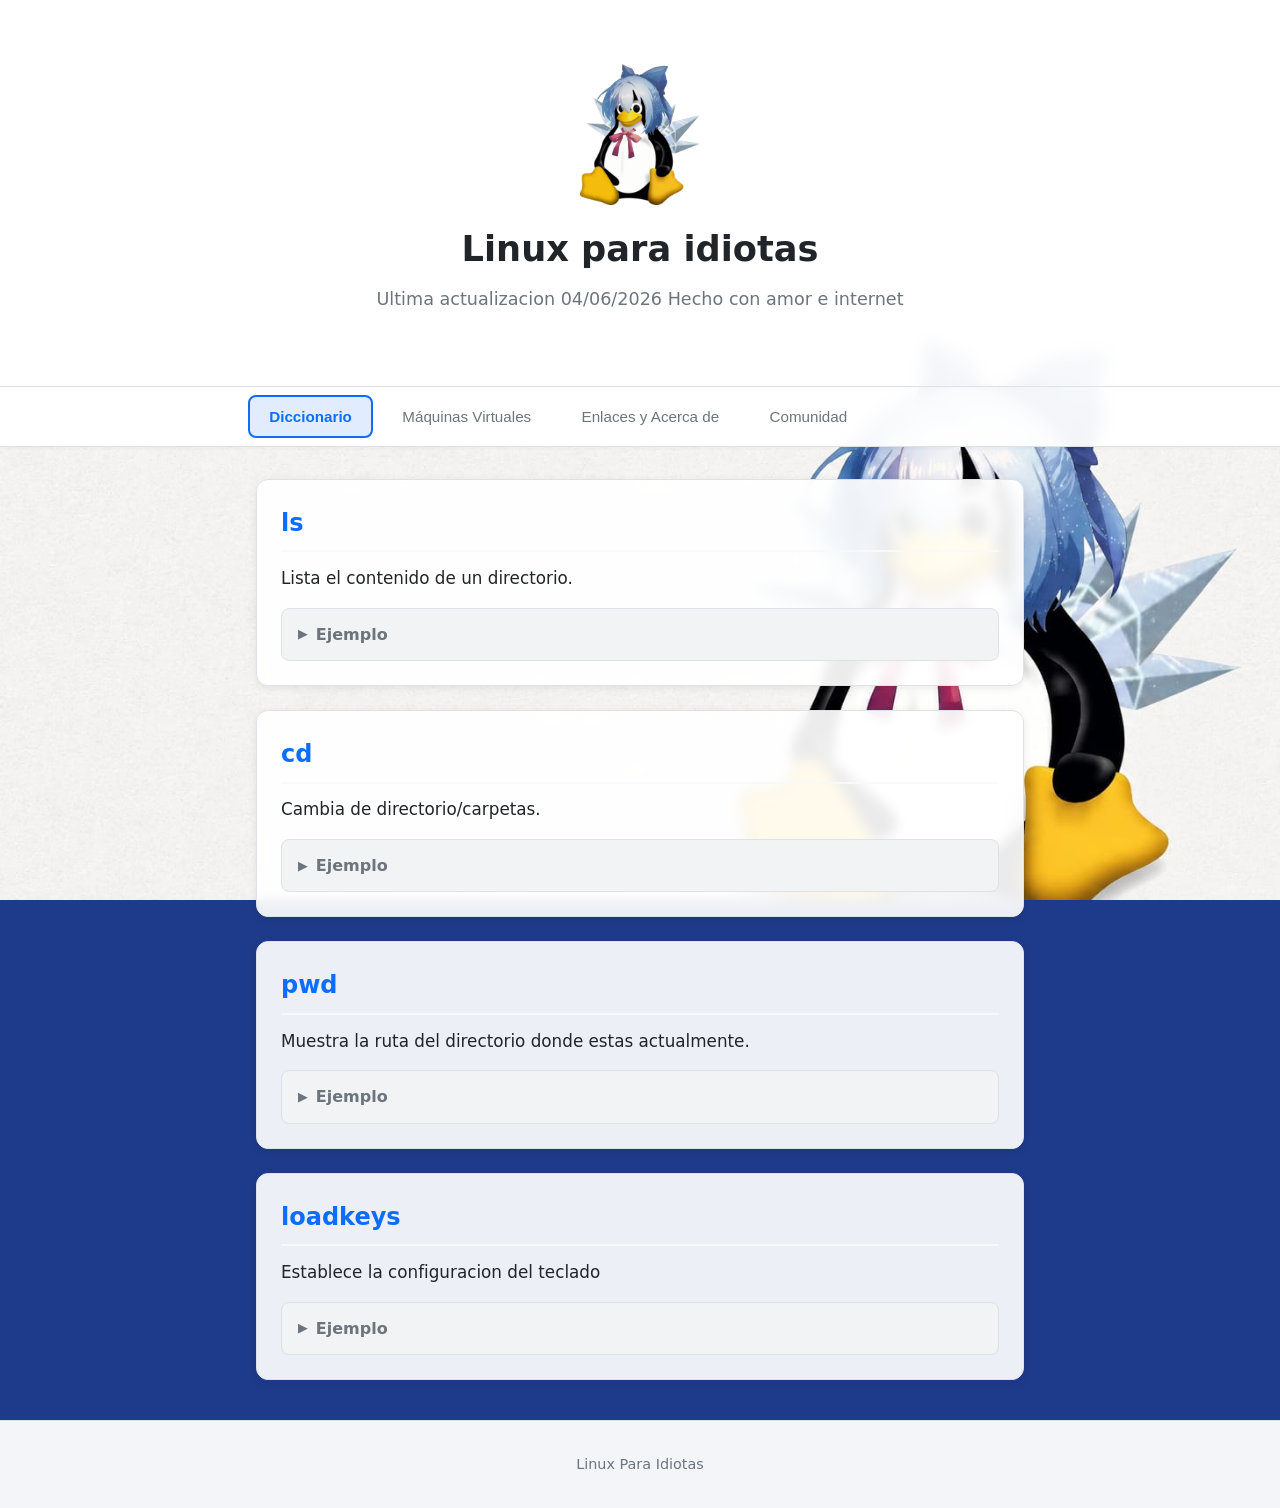
==== index.html @ 158bb80f "LogoBaka" ====
<!DOCTYPE html>
<html lang="es">
<head>
    <meta charset="UTF-8">
    <meta name="viewport" content="width=device-width, initial-scale=1.0">
    <title>Linux para idiotas</title>
        <!-- Favicon: El icono en la pestaña del navegador -->
    <link rel="icon" type="image/png" href="img/logobaka.png">
    <link rel="stylesheet" href="style.css">
</head>

<body>

    <!-- ========================================== -->
    <!-- CABECERA CON LOGO Y TÍTULO -->
    <!-- ========================================== -->
    <header class="hero">
        <div class="container">
            <img src="img/logobaka.png" alt="Kana" class="hero-image">
            <h1>Linux para idiotas</h1>
            <p class="subtitle">Ultima actualizacion 04/06/2026 Hecho con amor e internet</p>
        </div>
    </header>

    <!-- ========================================== -->
    <!-- BARRA DE NAVEGACIÓN (PESTAÑAS) -->
    <!-- ========================================== -->
    <nav class="tabs-nav">
        <div class="container tabs-container">
            <!-- Botones de las pestañas: data-tab indica qué sección mostrar -->
            <button class="tab-btn active" data-tab="diccionario">Diccionario</button>
            <button class="tab-btn" data-tab="vm">Máquinas Virtuales</button>
            <button class="tab-btn" data-tab="enlaces">Enlaces y Acerca de</button>
            <button class="tab-btn" data-tab="comunidad">Comunidad</button>
        </div>
    </nav>

    <!-- ========================================== -->
    <!-- CONTENIDO DE LAS PESTAÑAS -->
    <!-- ========================================== -->
    <main class="container">
        
        <!-- PESTAÑA 1: DICCIONARIO (activa por defecto) -->
        <section id="diccionario" class="tab-content active">
            <!-- Aquí va tu diccionario existente -->
            <section id="lista-terminos">
                
                <!-- TÉRMINO 1: ls -->
                <article class="termino">
                    <h2>ls</h2>
                    <p class="definicion">Lista el contenido de un directorio.</p>
                    <details>
                        <summary>Ejemplo</summary>
                        <div class="codigo"><code>ls -la</code></div>
                    </details>
                </article>

                <!-- TÉRMINO 2: cd -->
                <article class="termino">
                    <h2>cd</h2>
                    <p class="definicion">Cambia de directorio/carpetas.</p>
                    <details>
                        <summary>Ejemplo</summary>
                        <div class="codigo"><code>cd Documentos</code></div>
                    </details>
                </article>
                
                <!-- Término 3: pwd -->
                <article class="termino">
                    <h2>pwd</h2>
                    <p class="definicion" > Muestra la ruta del directorio donde estas actualmente.</p>
                    <details>
                <summary>Ejemplo</summary>
                        <div class="codigo"><code>pwd/home/usuario/Documentos</code></div>
                    </details>
                  </article>

                <!-- Termino 4: loadkeys  -->
                 <article class="termino">
                  <h2>loadkeys</h2>
                  <p class="definicion"> Establece la configuracion del teclado</p>
                <details>
                  <summary>Ejemplo</summary>
                  <div class="codigo"><code>loadkeys la-latin1</code></div>
                </details> 
                </article>
              
            </section>
        </section>

        
        <!-- PESTAÑA 2: MÁQUINAS VIRTUALES -->
<section id="vm" class="tab-content">
  <div class="vm-wrapper">
    
    <!-- NAVEGACIÓN INTERNA (SUB-PESTAÑAS) -->
    <nav class="vm-nav">
      <button class="vm-btn active" data-vm="virtualbox"> VirtualBox</button>
      <button class="vm-btn" data-vm="vmware"> VMware</button>
      <button class="vm-btn" data-vm="proxmox"> Proxmox</button>
      <button class="vm-btn" data-vm="azure">️ Azure</button>
    </nav>

    <!-- CONTENIDO: VIRTUALBOX (Activo por defecto) -->
    <div id="virtualbox" class="vm-content active">
      <h2> Oracle VirtualBox</h2>
      <p class="vm-intro">
        VirtualBox es un software de virtualización multiplataforma. 
        Te permite crear "computadoras dentro de tu computadora" para probar Linux sin riesgos.
      </p>
        <div class="paso">
  <!-- 1. TÍTULO DEL PASO -->
  <h4>Requisitos minimos para correr VirtualBox</h4>
   <!-- 3. LISTA (opcional detalles o requisitos) -->
  <ul>
    <li>Requiere Windows 10/11, macOS 12+ o Ubuntu 22.04+ 
      (¿no sabes las caracteristicas de tu pc? presiona las teclas windows + pausa y averigualo!)</li>
    <li>Mínimo 4 GB de RAM libres</li>
    <li>Virtualización activada en la BIOS
      (Este paso es fundamental para que VirtualBox funcione correctamente. Si no sabes cómo, puedes verificarlo en el administrador de tareas.)
    </li>
    <li>Espacio en disco suficiente (minimo 20 GB)</li>
  </ul>
 </p> 
</div>

   <div class="paso">
  <!-- 1. TÍTULO DEL PASO -->
  <h4>Descargar e instalar VirtualBox</h4>
  
  <!-- 2. EXPLICACIÓN -->
  <p>
    Ve al sitio oficial de VirtualBox o da click al enlace de abajo y descarga la versión para tu sistema operativo. 
    También instala el extension pack ya que será necesario más adelante.
  </p>
  
  <!-- ENLACE EN SU PROPIO PÁRRAFO -->
  <p>
     <a href="https://www.virtualbox.org/" target="_blank">Ir a la página de descarga oficial</a>
  </p>

  <!-- TUS 3 IMÁGENES -->
  <img src="img/vm/pasod1.png" alt="Paso 1: Descarga del sitio oficial" class="vm-img">
  <img src="img/vm/pasod2.png" alt="Paso 1: Instalación y siguiente" class="vm-img">
  <img src="img/vm/pasod3.png" alt="Paso 1: Finalizar instalación" class="vm-img">
    
  <!-- 5. PIE DE FOTO (opcional pero recomendado para tutoriales) -->
  <p class="img-caption">.</p>

  <!-- 6. NOTA O CONSEJO -->
  <div class="vm-note">
    💡 <strong>Consejo:</strong> Marca la casilla "Create desktop shortcut" durante la instalación para acceder rápido.
  </div>
</div>

      <!-- TUTORIAL 1: LINUX MINT -->
      <h3>🎓 Tutorial 1: Instalar Linux en VirtualBox</h3>
      
      <!-- PASO 1 -->
      <div class="paso">
        <h4>Paso 1: Descargar e instalar VirtualBox</h4>
        <p>Ve al sitio oficial y descarga la versión para tu sistema operativo.</p>
        <!-- REEMPLAZA "img/vm/paso1.png" con tu imagen real -->
        <img src="img/vm/paso1.png" alt="Captura de descarga de VirtualBox" class="vm-img">
      </div>

      <!-- PASO 2 -->
      <div class="paso">
        <h4>Paso 2: Crear la máquina virtual</h4>
        <p>Abre VirtualBox → "Nueva" → Nombre: Linux Mint → Tipo: Linux → Versión: Ubuntu (64-bit).</p>
        <img src="img/vm/paso2.png" alt="Configuración de nueva VM" class="vm-img">
      </div>

      <!-- PASO 3 -->
      <div class="paso">
        <h4>Paso 3: Asignar memoria y disco</h4>
        <p>Recomendado: 4GB RAM mínimo, 25GB de disco duro dinámico.</p>
        <img src="img/vm/paso3.png" alt="Asignación de recursos" class="vm-img">
      </div>

      <!-- ✏️ PARA AÑADIR MÁS PASOS: COPIA UN BLOQUE <div class="paso"> Y PÉGALO AQUÍ -->
      
      <p class="vm-note">💡 <strong>Tip:</strong> Recuerda activar la virtualización (VT-x/AMD-V) en la BIOS de tu PC.</p>
    </div>

    <!-- CONTENIDO: VMWARE (Vacío, listo para que lo llenes después) -->
    <div id="vmware" class="vm-content">
      <h2>🔷 VMware Workstation Player</h2>
      <p><em>Contenido en construcción. Aquí irá la guía paso a paso.</em></p>
    </div>

    <!-- CONTENIDO: PROXMOX -->
    <div id="proxmox" class="vm-content">
      <h2>🐧 Proxmox VE</h2>
      <p><em>Contenido en construcción. Servidores virtualizados y contenedores.</em></p>
    </div>

    <!-- CONTENIDO: AZURE -->
    <div id="azure" class="vm-content">
      <h2>☁️ Azure Virtual Machines</h2>
      <p><em>Contenido en construcción. Máquinas virtuales en la nube de Microsoft.</em></p>
    </div>

  </div>
</section>
        <!-- PESTAÑA 4: COMUNIDAD -->
        <section id="comunidad" class="tab-content">
          <section class="termino">
            <div class="tab-placeholder">
                <h2>Comunidad</h2>
                <p><em>Discord oficial de Linux Para Idiotas.</em></p>
                  <a href="https://discord.gg/ZTKEVdMW" target="_blank">Únete a nuestro Discord</a>
                  <img src="img/kana.png" alt="Discord" class="vm-img" style="width: 150px; margin-top: 20px;">
                <!-- ✏️ BORRA lo de arriba y añade tu contenido aquí -->
            </div>
            </section>
        </section>

    </main>
    

    <!-- ========================================== -->
    <!-- PIE DE PÁGINA -->
    <!-- ========================================== -->
    <footer>
        <p>Linux Para Idiotas</p>
    </footer>

    <!-- JavaScript para las pestañas -->
    <script src="script.js" defer></script>
</body>
</html>
---- style.css ----
/* =========================================
   1. VARIABLES DE COLOR
   ========================================= */
:root {
    --fondo: #f8f9fa;
    --tarjeta: #ffffff;
    --texto: #212529;
    --texto-suave: #6c757d;
    --primario: #0d6efd;
    --primario-hover: #0b5ed7;
    --borde: #dee2e6;
    --codigo-fondo: #f1f3f5;
    --codigo-texto: #d63384;
    --sombra: 0 2px 8px rgba(0,0,0,0.08);
    --radio: 12px;
}

/* =========================================
   2. RESET Y BASE (FONDO OPTIMIZADO)
   ========================================= */
* {
    margin: 0;
    padding: 0;
    box-sizing: border-box;
}

body {
    font-family: 'Segoe UI', system-ui, -apple-system, sans-serif;
    color: var(--texto);
    line-height: 1.6;
    min-height: 100vh;
    display: flex;
    flex-direction: column;
    
    /* Fondo con imagen sin overlay */
    background: url('img/cirnofondo2.png') center/cover no-repeat fixed #1e3a8a;
}

/* =========================================
   3. CABECERA Y PIE DE PÁGINA
   ========================================= */
.hero, footer {
    background: rgba(255, 255, 255, 0.95); /* Semi-transparente para legibilidad */
    backdrop-filter: blur(8px); /* Efecto vidrio sutil */
}

.hero {
    text-align: center;
    padding: 3rem 1rem 2rem;
    border-bottom: 1px solid var(--borde);
}

.hero-image {
    width: 120px;
    height: auto;
    margin: 0 auto 1rem;
    display: block;
}

.hero h1 { font-size: 2.2rem; margin-bottom: 0.5rem; }
.hero .subtitle {
    color: var(--texto-suave);
    font-size: 1.1rem;
    max-width: 600px;
    margin: 0 auto 1.5rem;
}

footer {
    text-align: center;
    padding: 2rem 1rem;
    color: var(--texto-suave);
    font-size: 0.9rem;
    border-top: 1px solid var(--borde);
    margin-top: auto; /* Empuja el footer al final si hay poco contenido */
}

/* =========================================
   4. CONTENEDOR Y BUSCADOR
   ========================================= */
.container {
    flex: 1;
    max-width: 800px;
    margin: 0 auto;
    padding: 1rem;
    width: 100%;
}

.search-section {
    padding: 1.5rem 1rem;
    display: flex;
    justify-content: center;
}

#buscador {
    width: 100%;
    max-width: 600px;
    padding: 0.9rem 1.2rem;
    font-size: 1rem;
    border: 2px solid var(--borde);
    border-radius: 50px;
    background: var(--tarjeta);
    color: var(--texto);
    outline: none;
    transition: all 0.3s ease;
}

#buscador:focus {
    border-color: var(--primario);
    box-shadow: 0 0 0 4px rgba(13, 110, 253, 0.15);
}

#buscador::placeholder { color: var(--texto-suave); }

/* =========================================
   5. NAVEGACIÓN (PESTAÑAS PRINCIPALES)
   ========================================= */
.tabs-nav {
    background: rgba(255, 255, 255, 0.95);
    backdrop-filter: blur(8px);
    border-bottom: 1px solid var(--borde);
    padding: 0.5rem 0;
    position: sticky;
    top: 0;
    z-index: 100;
    box-shadow: 0 2px 4px rgba(0,0,0,0.03);
}

.tabs-container {
    display: flex;
    gap: 0.5rem;
    overflow-x: auto;
    padding: 0 0.5rem;
    scrollbar-width: none;
}
.tabs-container::-webkit-scrollbar { display: none; }

.tab-btn {
    flex: 0 0 auto;
    padding: 0.7rem 1.2rem;
    font-size: 0.95rem;
    font-weight: 500;
    color: var(--texto-suave);
    background: transparent;
    border: 2px solid transparent;
    border-radius: 8px;
    cursor: pointer;
    transition: all 0.2s ease;
    white-space: nowrap;
}

.tab-btn:hover { color: var(--primario); background: rgba(13, 110, 253, 0.08); }
.tab-btn.active {
    color: var(--primario);
    background: rgba(13, 110, 253, 0.12);
    border-color: var(--primario);
    font-weight: 600;
}

/* =========================================
   6. CONTENIDO DE PESTAÑAS Y ANIMACIONES
   ========================================= */
.tab-content, .vm-content {
    display: none;
    animation: fadeIn 0.3s ease;
}
.tab-content.active, .vm-content.active { display: block; }

@keyframes fadeIn {
    from { opacity: 0; transform: translateY(10px); }
    to { opacity: 1; transform: translateY(0); }
}

#diccionario { padding-top: 1rem; }

.tab-placeholder {
    text-align: center;
    padding: 3rem 1rem;
    color: var(--texto-suave);
}
.tab-placeholder h2 { color: var(--texto); margin-bottom: 1rem; }
.tab-placeholder em { font-style: normal; opacity: 0.8; }

/* =========================================
   7. TARJETAS Y TUTORIALES
   ========================================= */
.termino, .paso {
    background: rgba(255, 255, 255, 0.92);
    backdrop-filter: blur(6px);
    border: 1px solid var(--borde);
    border-radius: var(--radio);
    padding: 1.5rem;
    margin-bottom: 1.5rem;
    box-shadow: var(--sombra);
    transition: transform 0.2s ease, box-shadow 0.2s ease;
}

.termino:hover, .paso:hover {
    transform: translateY(-3px);
    box-shadow: 0 6px 16px rgba(0,0,0,0.1);
}

.termino h2 {
    font-size: 1.5rem;
    color: var(--primario);
    margin-bottom: 0.8rem;
    padding-bottom: 0.5rem;
    border-bottom: 2px solid var(--fondo);
}

.definicion { font-size: 1.05rem; margin-bottom: 1rem; }

/* Sub-pestañas VM */
.vm-wrapper { padding: 1rem 0; }
.vm-nav {
    display: flex;
    gap: 0.5rem;
    margin-bottom: 1.5rem;
    border-bottom: 2px solid var(--borde);
    padding-bottom: 0.5rem;
    flex-wrap: wrap;
}

.vm-btn {
    padding: 0.6rem 1rem;
    font-size: 0.9rem;
    background: transparent;
    border: none;
    border-bottom: 3px solid transparent;
    color: var(--texto-suave);
    cursor: pointer;
    transition: all 0.2s;
    font-weight: 500;
}
.vm-btn:hover { color: var(--primario); }
.vm-btn.active {
    color: var(--primario);
    border-bottom-color: var(--primario);
    font-weight: 600;
}

.vm-intro {
    font-size: 1.1rem;
    margin-bottom: 1.5rem;
    padding: 1rem;
    background: var(--codigo-fondo);
    border-left: 4px solid var(--primario);
    border-radius: 0 8px 8px 0;
}

.paso h4 { color: var(--primario); margin-bottom: 0.8rem; font-size: 1.1rem; }
.paso p { margin-bottom: 1rem; line-height: 1.7; }

.vm-img {
    width: 100%;
    max-width: 700px;
    height: auto;
    border-radius: 8px;
    border: 1px solid var(--borde);
    box-shadow: 0 4px 12px rgba(0,0,0,0.08);
    display: block;
    margin: 0 auto 1rem;
}

.vm-note {
    margin-top: 2rem;
    padding: 1rem;
    background: #e7f3ff;
    border-radius: 8px;
    color: #0550ae;
}

/* =========================================
   8. CÓDIGO Y EJEMPLOS
   ========================================= */
details {
    background: var(--codigo-fondo);
    border-radius: 8px;
    border: 1px solid var(--borde);
    overflow: hidden;
}

summary {
    padding: 0.8rem 1rem;
    cursor: pointer;
    font-weight: 600;
    color: var(--texto-suave);
    list-style: none;
    display: flex;
    align-items: center;
    gap: 0.5rem;
}
summary::-webkit-details-marker { display: none; }
summary::before {
    content: "▶";
    font-size: 0.8rem;
    transition: transform 0.2s;
}
details[open] summary::before { transform: rotate(90deg); }

.codigo {
    padding: 1rem;
    font-family: 'Consolas', 'Monaco', monospace;
    font-size: 0.95rem;
    color: var(--texto);
    background: #ffffff;
    border-top: 1px solid var(--borde);
    white-space: pre-wrap;
}

code {
    background: var(--codigo-fondo);
    padding: 0.2em 0.4em;
    border-radius: 4px;
    color: var(--codigo-texto);
    font-weight: 600;
    font-family: inherit;
}

/* =========================================
   9. RESPONSIVE (UNIFICADO)
   ========================================= */
@media (max-width: 600px) {
    .hero h1 { font-size: 1.6rem; }
    .hero-image { width: 100px; }
    #buscador { font-size: 16px; }
    .termino, .paso { padding: 1.2rem; }
    
    .tab-btn, .vm-btn { padding: 0.5rem 0.8rem; font-size: 0.85rem; }
    .tabs-container { justify-content: flex-start; }
    
    body { background-attachment: scroll; } /* Mejor rendimiento en móviles */
}
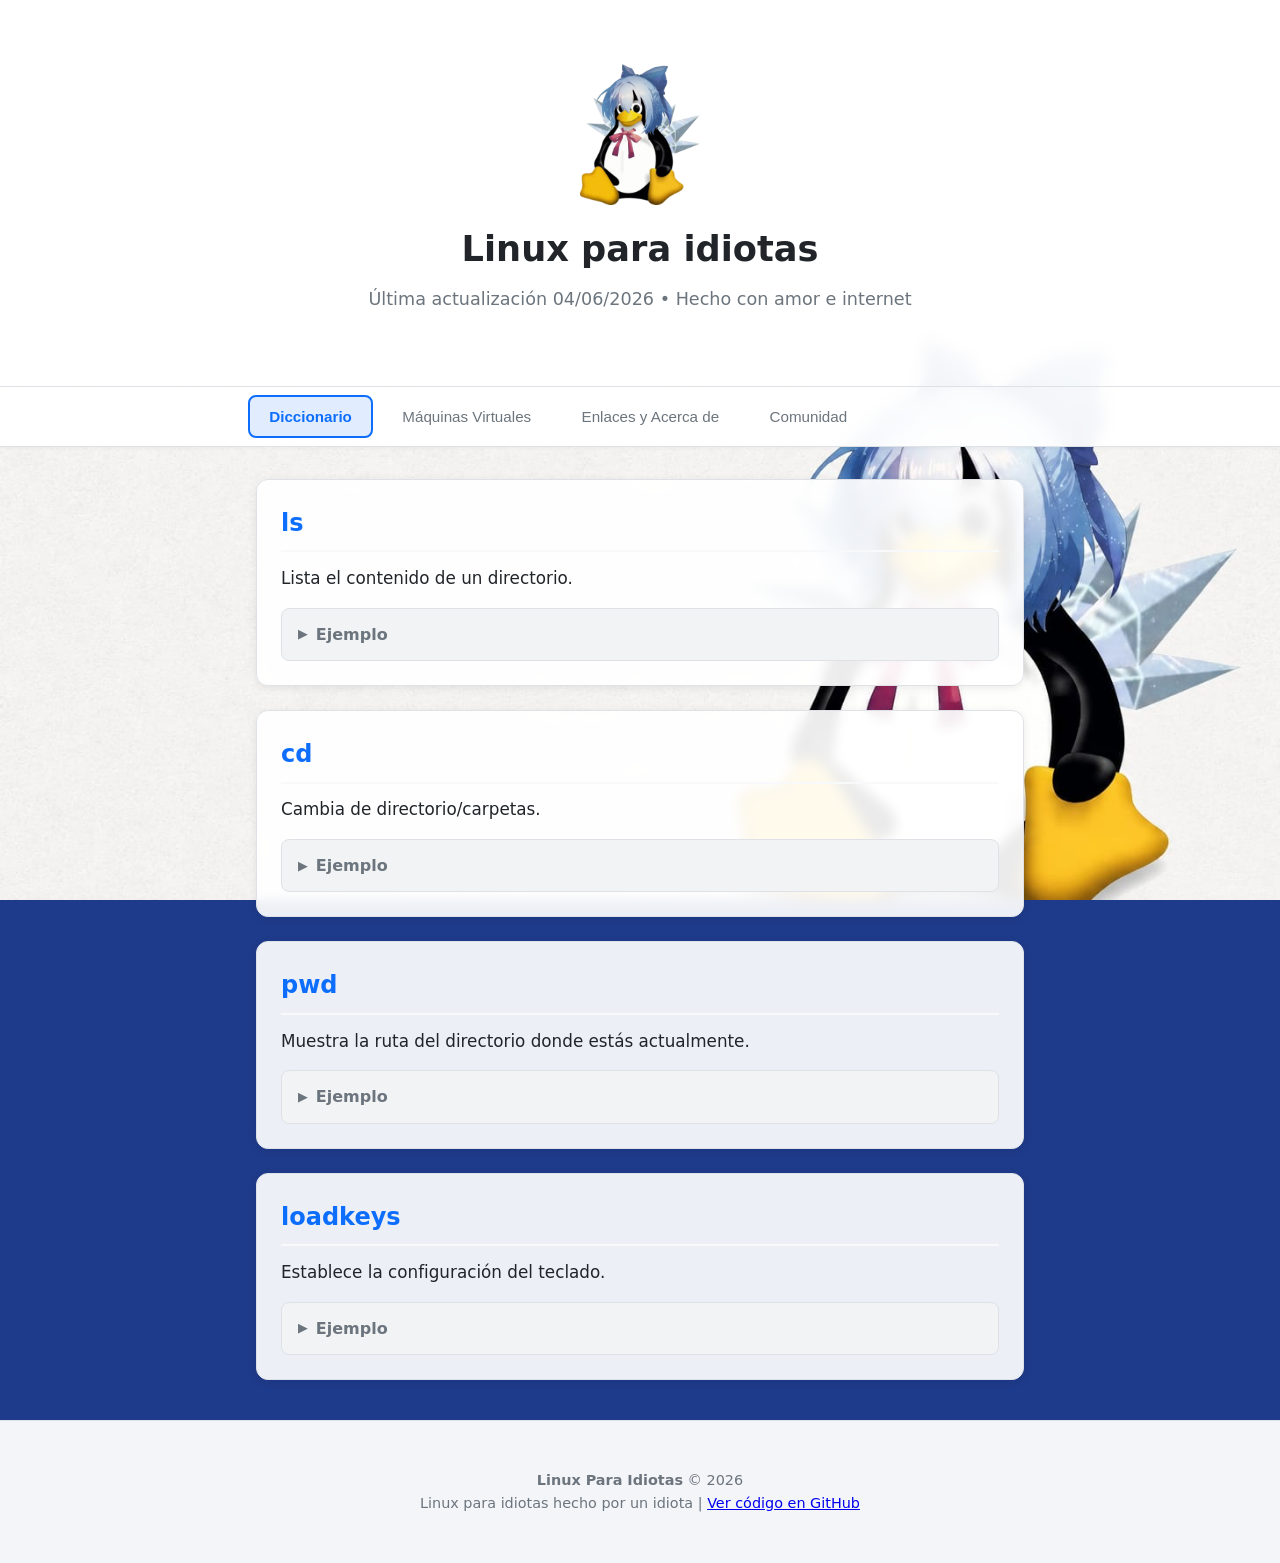
==== commit fb857b76: "nuevo index" ====
--- a/index.html
+++ b/index.html
@@ -4,30 +4,24 @@
     <meta charset="UTF-8">
     <meta name="viewport" content="width=device-width, initial-scale=1.0">
     <title>Linux para idiotas</title>
-        <!-- Favicon: El icono en la pestaña del navegador -->
     <link rel="icon" type="image/png" href="img/logobaka.png">
     <link rel="stylesheet" href="style.css">
 </head>
 
 <body>
 
-    <!-- ========================================== -->
-    <!-- CABECERA CON LOGO Y TÍTULO -->
-    <!-- ========================================== -->
+    <!-- CABECERA -->
     <header class="hero">
         <div class="container">
-            <img src="img/logobaka.png" alt="Kana" class="hero-image">
+            <img src="img/logobaka.png" alt="Logo" class="hero-image">
             <h1>Linux para idiotas</h1>
-            <p class="subtitle">Ultima actualizacion 04/06/2026 Hecho con amor e internet</p>
+            <p class="subtitle">Última actualización 04/06/2026 • Hecho con amor e internet</p>
         </div>
     </header>
 
-    <!-- ========================================== -->
-    <!-- BARRA DE NAVEGACIÓN (PESTAÑAS) -->
-    <!-- ========================================== -->
+    <!-- NAVEGACIÓN PRINCIPAL -->
     <nav class="tabs-nav">
         <div class="container tabs-container">
-            <!-- Botones de las pestañas: data-tab indica qué sección mostrar -->
             <button class="tab-btn active" data-tab="diccionario">Diccionario</button>
             <button class="tab-btn" data-tab="vm">Máquinas Virtuales</button>
             <button class="tab-btn" data-tab="enlaces">Enlaces y Acerca de</button>
@@ -35,17 +29,13 @@
         </div>
     </nav>
 
-    <!-- ========================================== -->
-    <!-- CONTENIDO DE LAS PESTAÑAS -->
-    <!-- ========================================== -->
+    <!-- CONTENIDO PRINCIPAL -->
     <main class="container">
-        
-        <!-- PESTAÑA 1: DICCIONARIO (activa por defecto) -->
+
+        <!-- PESTAÑA: DICCIONARIO -->
         <section id="diccionario" class="tab-content active">
-            <!-- Aquí va tu diccionario existente -->
             <section id="lista-terminos">
-                
-                <!-- TÉRMINO 1: ls -->
+
                 <article class="termino">
                     <h2>ls</h2>
                     <p class="definicion">Lista el contenido de un directorio.</p>
@@ -55,7 +45,6 @@
                     </details>
                 </article>
 
-                <!-- TÉRMINO 2: cd -->
                 <article class="termino">
                     <h2>cd</h2>
                     <p class="definicion">Cambia de directorio/carpetas.</p>
@@ -64,169 +53,159 @@
                         <div class="codigo"><code>cd Documentos</code></div>
                     </details>
                 </article>
-                
-                <!-- Término 3: pwd -->
+
                 <article class="termino">
                     <h2>pwd</h2>
-                    <p class="definicion" > Muestra la ruta del directorio donde estas actualmente.</p>
-                    <details>
-                <summary>Ejemplo</summary>
-                        <div class="codigo"><code>pwd/home/usuario/Documentos</code></div>
-                    </details>
-                  </article>
-
-                <!-- Termino 4: loadkeys  -->
-                 <article class="termino">
-                  <h2>loadkeys</h2>
-                  <p class="definicion"> Establece la configuracion del teclado</p>
-                <details>
-                  <summary>Ejemplo</summary>
-                  <div class="codigo"><code>loadkeys la-latin1</code></div>
-                </details> 
-                </article>
-              
+                    <p class="definicion">Muestra la ruta del directorio donde estás actualmente.</p>
+                    <details>
+                        <summary>Ejemplo</summary>
+                        <div class="codigo"><code>pwd</code> → /home/usuario/Documentos</div>
+                    </details>
+                </article>
+
+                <article class="termino">
+                    <h2>loadkeys</h2>
+                    <p class="definicion">Establece la configuración del teclado.</p>
+                    <details>
+                        <summary>Ejemplo</summary>
+                        <div class="codigo"><code>loadkeys la-latin1</code></div>
+                    </details>
+                </article>
+
             </section>
         </section>
 
-        
-        <!-- PESTAÑA 2: MÁQUINAS VIRTUALES -->
-<section id="vm" class="tab-content">
-  <div class="vm-wrapper">
-    
-    <!-- NAVEGACIÓN INTERNA (SUB-PESTAÑAS) -->
-    <nav class="vm-nav">
-      <button class="vm-btn active" data-vm="virtualbox"> VirtualBox</button>
-      <button class="vm-btn" data-vm="vmware"> VMware</button>
-      <button class="vm-btn" data-vm="proxmox"> Proxmox</button>
-      <button class="vm-btn" data-vm="azure">️ Azure</button>
-    </nav>
-
-    <!-- CONTENIDO: VIRTUALBOX (Activo por defecto) -->
-    <div id="virtualbox" class="vm-content active">
-      <h2> Oracle VirtualBox</h2>
-      <p class="vm-intro">
-        VirtualBox es un software de virtualización multiplataforma. 
-        Te permite crear "computadoras dentro de tu computadora" para probar Linux sin riesgos.
-      </p>
-        <div class="paso">
-  <!-- 1. TÍTULO DEL PASO -->
-  <h4>Requisitos minimos para correr VirtualBox</h4>
-   <!-- 3. LISTA (opcional detalles o requisitos) -->
-  <ul>
-    <li>Requiere Windows 10/11, macOS 12+ o Ubuntu 22.04+ 
-      (¿no sabes las caracteristicas de tu pc? presiona las teclas windows + pausa y averigualo!)</li>
-    <li>Mínimo 4 GB de RAM libres</li>
-    <li>Virtualización activada en la BIOS
-      (Este paso es fundamental para que VirtualBox funcione correctamente. Si no sabes cómo, puedes verificarlo en el administrador de tareas.)
-    </li>
-    <li>Espacio en disco suficiente (minimo 20 GB)</li>
-  </ul>
- </p> 
-</div>
-
-   <div class="paso">
-  <!-- 1. TÍTULO DEL PASO -->
-  <h4>Descargar e instalar VirtualBox</h4>
-  
-  <!-- 2. EXPLICACIÓN -->
-  <p>
-    Ve al sitio oficial de VirtualBox o da click al enlace de abajo y descarga la versión para tu sistema operativo. 
-    También instala el extension pack ya que será necesario más adelante.
-  </p>
-  
-  <!-- ENLACE EN SU PROPIO PÁRRAFO -->
-  <p>
-     <a href="https://www.virtualbox.org/" target="_blank">Ir a la página de descarga oficial</a>
-  </p>
-
-  <!-- TUS 3 IMÁGENES -->
-  <img src="img/vm/pasod1.png" alt="Paso 1: Descarga del sitio oficial" class="vm-img">
-  <img src="img/vm/pasod2.png" alt="Paso 1: Instalación y siguiente" class="vm-img">
-  <img src="img/vm/pasod3.png" alt="Paso 1: Finalizar instalación" class="vm-img">
-    
-  <!-- 5. PIE DE FOTO (opcional pero recomendado para tutoriales) -->
-  <p class="img-caption">.</p>
-
-  <!-- 6. NOTA O CONSEJO -->
-  <div class="vm-note">
-    💡 <strong>Consejo:</strong> Marca la casilla "Create desktop shortcut" durante la instalación para acceder rápido.
-  </div>
-</div>
-
-      <!-- TUTORIAL 1: LINUX MINT -->
-      <h3>🎓 Tutorial 1: Instalar Linux en VirtualBox</h3>
-      
-      <!-- PASO 1 -->
-      <div class="paso">
-        <h4>Paso 1: Descargar e instalar VirtualBox</h4>
-        <p>Ve al sitio oficial y descarga la versión para tu sistema operativo.</p>
-        <!-- REEMPLAZA "img/vm/paso1.png" con tu imagen real -->
-        <img src="img/vm/paso1.png" alt="Captura de descarga de VirtualBox" class="vm-img">
-      </div>
-
-      <!-- PASO 2 -->
-      <div class="paso">
-        <h4>Paso 2: Crear la máquina virtual</h4>
-        <p>Abre VirtualBox → "Nueva" → Nombre: Linux Mint → Tipo: Linux → Versión: Ubuntu (64-bit).</p>
-        <img src="img/vm/paso2.png" alt="Configuración de nueva VM" class="vm-img">
-      </div>
-
-      <!-- PASO 3 -->
-      <div class="paso">
-        <h4>Paso 3: Asignar memoria y disco</h4>
-        <p>Recomendado: 4GB RAM mínimo, 25GB de disco duro dinámico.</p>
-        <img src="img/vm/paso3.png" alt="Asignación de recursos" class="vm-img">
-      </div>
-
-      <!-- ✏️ PARA AÑADIR MÁS PASOS: COPIA UN BLOQUE <div class="paso"> Y PÉGALO AQUÍ -->
-      
-      <p class="vm-note">💡 <strong>Tip:</strong> Recuerda activar la virtualización (VT-x/AMD-V) en la BIOS de tu PC.</p>
-    </div>
-
-    <!-- CONTENIDO: VMWARE (Vacío, listo para que lo llenes después) -->
-    <div id="vmware" class="vm-content">
-      <h2>🔷 VMware Workstation Player</h2>
-      <p><em>Contenido en construcción. Aquí irá la guía paso a paso.</em></p>
-    </div>
-
-    <!-- CONTENIDO: PROXMOX -->
-    <div id="proxmox" class="vm-content">
-      <h2>🐧 Proxmox VE</h2>
-      <p><em>Contenido en construcción. Servidores virtualizados y contenedores.</em></p>
-    </div>
-
-    <!-- CONTENIDO: AZURE -->
-    <div id="azure" class="vm-content">
-      <h2>☁️ Azure Virtual Machines</h2>
-      <p><em>Contenido en construcción. Máquinas virtuales en la nube de Microsoft.</em></p>
-    </div>
-
-  </div>
-</section>
-        <!-- PESTAÑA 4: COMUNIDAD -->
+        <!-- PESTAÑA: MÁQUINAS VIRTUALES -->
+        <section id="vm" class="tab-content">
+            <div class="vm-wrapper">
+
+                <!-- Sub-pestañas VM -->
+                <nav class="vm-nav">
+                    <button class="vm-btn active" data-vm="virtualbox">VirtualBox</button>
+                    <button class="vm-btn" data-vm="vmware">VMware</button>
+                    <button class="vm-btn" data-vm="proxmox">Proxmox</button>
+                    <button class="vm-btn" data-vm="azure">Azure</button>
+                </nav>
+
+                <!-- VirtualBox (Activo) -->
+                <div id="virtualbox" class="vm-content active">
+                    <h2>Oracle VirtualBox</h2>
+                    <p class="vm-intro">
+                        VirtualBox es un software de virtualización multiplataforma. 
+                        Te permite crear "computadoras dentro de tu computadora" para probar Linux sin riesgos.
+                    </p>
+
+                    <!-- Requisitos -->
+                    <div class="paso">
+                        <h4>Requisitos mínimos</h4>
+                        <ul>
+                            <li>Windows 10/11, macOS 12+ o Ubuntu 22.04+ 
+                                (<em>¿No sabes las specs de tu PC? Presiona <code>Win + Pausa</code></em>)</li>
+                            <li>Mínimo 4 GB de RAM libres</li>
+                            <li>Virtualización activada en la BIOS 
+                                (<em>Verifícalo en el Administrador de tareas → Rendimiento</em>)</li>
+                            <li>Espacio en disco: mínimo 20 GB</li>
+                        </ul>
+                    </div>
+
+                    <!-- Descarga e instalación -->
+                    <div class="paso">
+                        <h4>Descargar e instalar VirtualBox</h4>
+                        <p>
+                            Ve al sitio oficial y descarga la versión para tu sistema operativo. 
+                            También instala el <strong>Extension Pack</strong>, será necesario más adelante.
+                        </p>
+                        <p>
+                            <a href="https://www.virtualbox.org/" target="_blank">
+                                🌐 Ir a la página de descarga oficial
+                            </a>
+                        </p>
+                        <img src="img/vm/pasod1.png" alt="Paso 1: Sitio oficial" class="vm-img">
+                        <img src="img/vm/pasod2.png" alt="Paso 2: Instalación" class="vm-img">
+                        <img src="img/vm/pasod3.png" alt="Paso 3: Finalizar" class="vm-img">
+                        <div class="vm-note">
+                            💡 <strong>Consejo:</strong> Marca "Create desktop shortcut" para acceso rápido.
+                        </div>
+                    </div>
+
+                    <!-- Tutorial: Crear VM Linux -->
+                    <h3>🎓 Tutorial: Instalar Linux en VirtualBox</h3>
+
+                    <div class="paso">
+                        <h4>Paso 1: Crear nueva máquina virtual</h4>
+                        <p>Abre VirtualBox → "Nueva" → Nombre: Linux Mint → Tipo: Linux → Versión: Ubuntu (64-bit).</p>
+                        <img src="img/vm/paso1.png" alt="Nueva VM: configuración básica" class="vm-img">
+                    </div>
+
+                    <div class="paso">
+                        <h4>Paso 2: Asignar memoria RAM</h4>
+                        <p>Recomendado: 4096 MB (4 GB) mínimo. No excedas la zona verde del slider.</p>
+                        <img src="img/vm/paso2.png" alt="Asignación de RAM" class="vm-img">
+                    </div>
+
+                    <div class="paso">
+                        <h4>Paso 3: Crear disco duro virtual</h4>
+                        <p>Elige "VDI", "Reservado dinámicamente" y asigna 25 GB mínimo.</p>
+                        <img src="img/vm/paso3.png" alt="Configuración del disco virtual" class="vm-img">
+                    </div>
+
+                    <p class="vm-note">
+                        💡 <strong>Tip final:</strong> Recuerda activar VT-x/AMD-V en la BIOS antes de empezar.
+                    </p>
+                </div>
+
+                <!-- Otras plataformas (placeholders) -->
+                <div id="vmware" class="vm-content">
+                    <h2>VMware Workstation Player</h2>
+                    <p><em>Contenido en construcción.</em></p>
+                </div>
+                <div id="proxmox" class="vm-content">
+                    <h2>Proxmox VE</h2>
+                    <p><em>Contenido en construcción.</em></p>
+                </div>
+                <div id="azure" class="vm-content">
+                    <h2>Azure Virtual Machines</h2>
+                    <p><em>Contenido en construcción.</em></p>
+                </div>
+
+            </div>
+        </section>
+
+        <!-- PESTAÑA: COMUNIDAD -->
         <section id="comunidad" class="tab-content">
-          <section class="termino">
             <div class="tab-placeholder">
-                <h2>Comunidad</h2>
-                <p><em>Discord oficial de Linux Para Idiotas.</em></p>
-                  <a href="https://discord.gg/ZTKEVdMW" target="_blank">Únete a nuestro Discord</a>
-                  <img src="img/kana.png" alt="Discord" class="vm-img" style="width: 150px; margin-top: 20px;">
-                <!-- ✏️ BORRA lo de arriba y añade tu contenido aquí -->
+                <h2>👥 Comunidad</h2>
+                <p>Únete a nuestro servidor de Discord para dudas, ayuda y compartir avances.</p>
+                <p>
+                    <a href="https://discord.gg/ZTKEVdMW" target="_blank" class="btn-discord">
+                        🚀 Unirme al Discord
+                    </a>
+                </p>
+                <img src="img/logobaka.png" alt="Logo comunidad" class="vm-img" style="max-width: 200px; margin-top: 1rem;">
             </div>
-            </section>
+        </section>
+
+        <!-- PESTAÑA: ENLACES (vacía, lista para tu contenido) -->
+        <section id="enlaces" class="tab-content">
+            <div class="tab-placeholder">
+                <h2>🔗 Enlaces y Acerca de</h2>
+                <p><em>Contenido en construcción.</em></p>
+            </div>
         </section>
 
     </main>
-    
-
-    <!-- ========================================== -->
-    <!-- PIE DE PÁGINA -->
-    <!-- ========================================== -->
+
+    <!-- FOOTER MEJORADO -->
     <footer>
-        <p>Linux Para Idiotas</p>
+        <div class="container">
+            <p><strong>Linux Para Idiotas</strong> &copy; 2026</p>
+            <p class="credits">
+                Linux para idiotas hecho por un idiota | 
+                <a href="https://github.com/TU_USUARIO" target="_blank">Ver código en GitHub</a>
+            </p>
+        </div>
     </footer>
 
-    <!-- JavaScript para las pestañas -->
     <script src="script.js" defer></script>
 </body>
 </html>
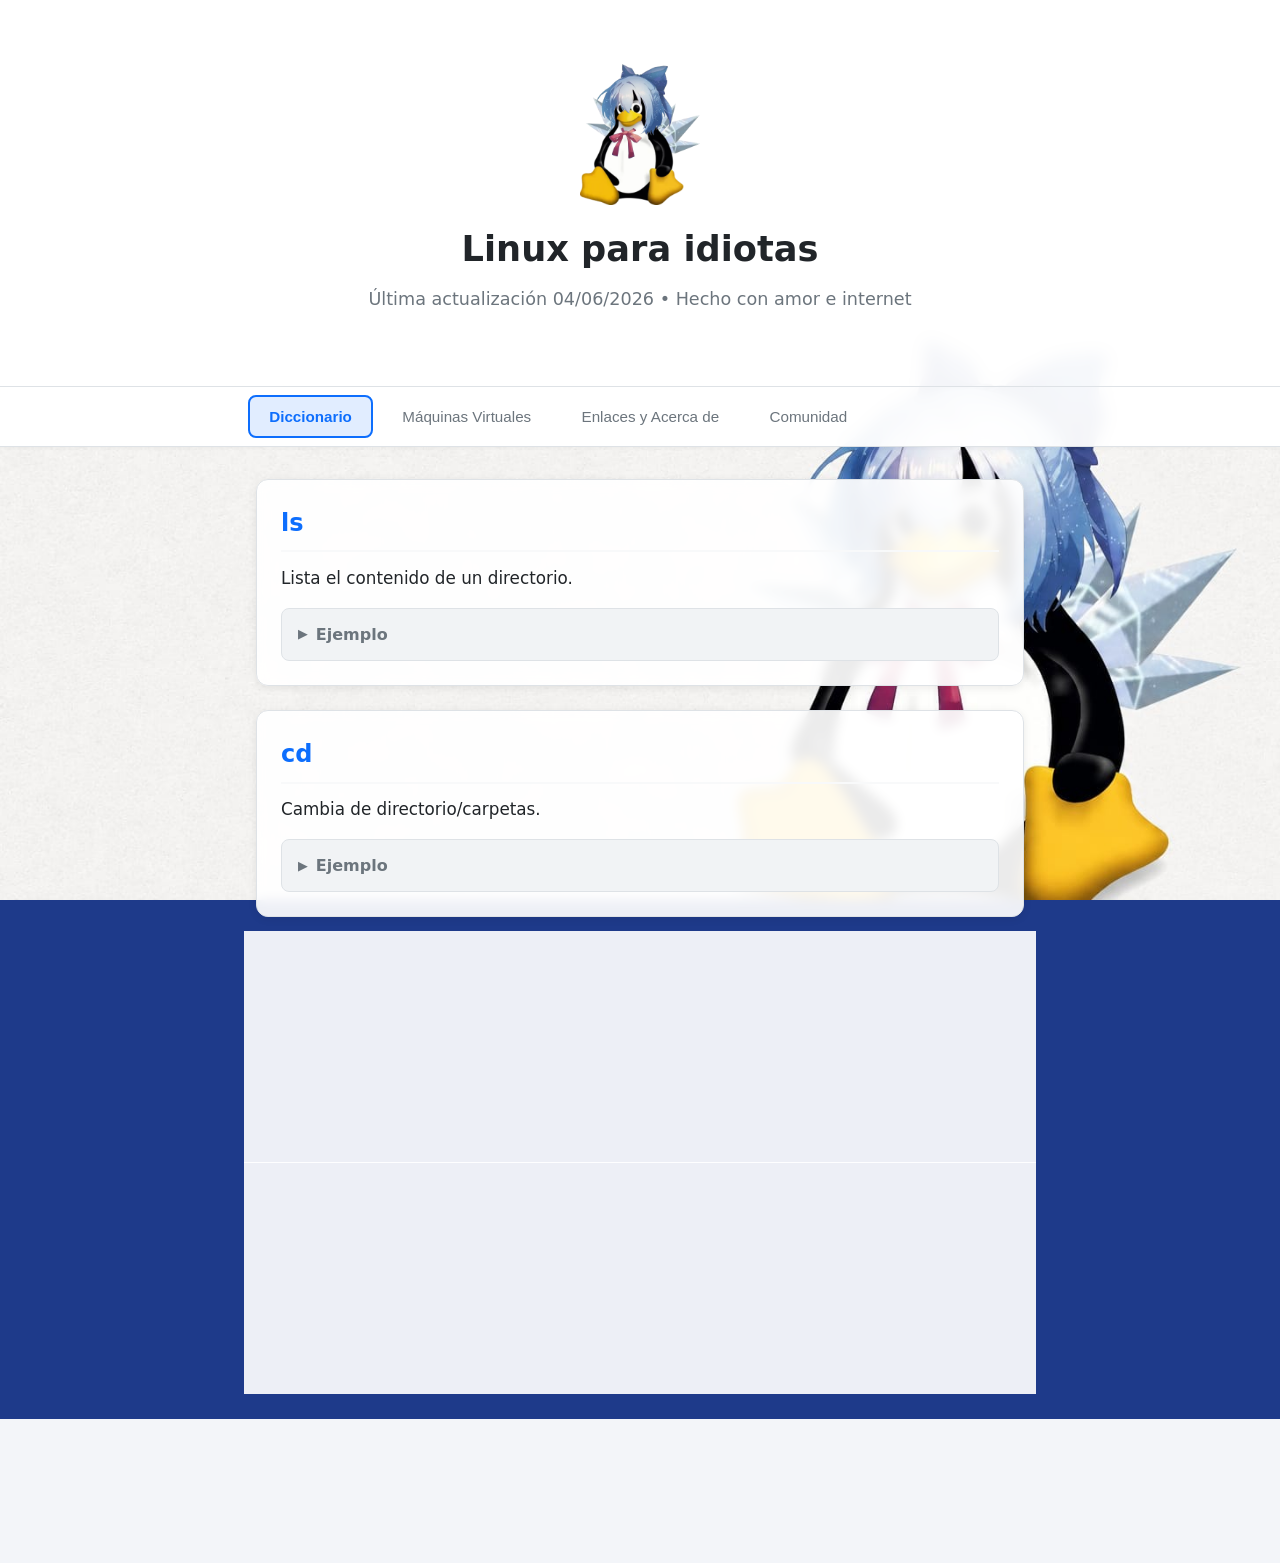
==== commit c5e95c02: "arreglo en las imagenes" ====
--- a/index.html
+++ b/index.html
@@ -120,12 +120,34 @@
                                 🌐 Ir a la página de descarga oficial
                             </a>
                         </p>
-                        <img src="img/vm/pasod1.png" alt="Paso 1: Sitio oficial" class="vm-img">
-                        <img src="img/vm/pasod2.png" alt="Paso 2: Instalación" class="vm-img">
-                        <img src="img/vm/pasod3.png" alt="Paso 3: Finalizar" class="vm-img">
-                        <div class="vm-note">
-                            💡 <strong>Consejo:</strong> Marca "Create desktop shortcut" para acceso rápido.
-                        </div>
+                        <div class="carrusel">
+    <!-- Contenedor de slides -->
+    <div class="carrusel-slides">
+        <div class="carrusel-slide active">
+            <img src="img/vm/pasod1.png" alt="Paso 1: Sitio oficial" class="vm-img">
+            <p class="carrusel-caption">Paso 1: Sigue el enlace</p>
+        </div>
+        <div class="carrusel-slide">
+            <img src="img/vm/pasod2.png" alt="Paso 2: Instalación" class="vm-img">
+            <p class="carrusel-caption">Paso 2: Da click en el GRAN boton que dice "Download" dentro del sitio oficial de VirtualBox</p>
+        </div>
+        <div class="carrusel-slide">
+            <img src="img/vm/pasod3.png" alt="Paso 3: Finalizar" class="vm-img">
+            <p class="carrusel-caption">Paso 3: Selecciona sistema operativo y descarga el extension pack.</p>
+        </div>
+    </div>
+
+    <!-- Botones de navegación -->
+    <button class="carrusel-btn prev" onclick="moverCarrusel(-1)">❮</button>
+    <button class="carrusel-btn next" onclick="moverCarrusel(1)">❯</button>
+
+    <!-- Indicadores (puntos) -->
+    <div class="carrusel-indicadores">
+        <span class="indicador active" onclick="irAlSlide(0)"></span>
+        <span class="indicador" onclick="irAlSlide(1)"></span>
+        <span class="indicador" onclick="irAlSlide(2)"></span>
+    </div>
+</div>
                     </div>
 
                     <!-- Tutorial: Crear VM Linux -->
@@ -150,7 +172,7 @@
                     </div>
 
                     <p class="vm-note">
-                        💡 <strong>Tip final:</strong> Recuerda activar VT-x/AMD-V en la BIOS antes de empezar.
+                         <strong>Tip final:</strong> Recuerda activar VT-x/AMD-V en la BIOS antes de empezar.
                     </p>
                 </div>
 
@@ -174,21 +196,21 @@
         <!-- PESTAÑA: COMUNIDAD -->
         <section id="comunidad" class="tab-content">
             <div class="tab-placeholder">
-                <h2>👥 Comunidad</h2>
+                <h2>Comunidad</h2>
                 <p>Únete a nuestro servidor de Discord para dudas, ayuda y compartir avances.</p>
                 <p>
                     <a href="https://discord.gg/ZTKEVdMW" target="_blank" class="btn-discord">
-                        🚀 Unirme al Discord
+                        Unirme al Discord
                     </a>
                 </p>
-                <img src="img/logobaka.png" alt="Logo comunidad" class="vm-img" style="max-width: 200px; margin-top: 1rem;">
+                <img src="img/kana.png" alt="Logo comunidad" class="vm-img" style="max-width: 200px; margin-top: 1rem;">
             </div>
         </section>
 
         <!-- PESTAÑA: ENLACES (vacía, lista para tu contenido) -->
         <section id="enlaces" class="tab-content">
             <div class="tab-placeholder">
-                <h2>🔗 Enlaces y Acerca de</h2>
+                <h2>Enlaces y Acerca de</h2>
                 <p><em>Contenido en construcción.</em></p>
             </div>
         </section>
@@ -201,7 +223,7 @@
             <p><strong>Linux Para Idiotas</strong> &copy; 2026</p>
             <p class="credits">
                 Linux para idiotas hecho por un idiota | 
-                <a href="https://github.com/TU_USUARIO" target="_blank">Ver código en GitHub</a>
+                <a href="https://github.com/MIMASYS" target="_blank">Ver código en GitHub</a>
             </p>
         </div>
     </footer>
--- a/style.css
+++ b/style.css
@@ -329,4 +329,124 @@
     .tabs-container { justify-content: flex-start; }
     
     body { background-attachment: scroll; } /* Mejor rendimiento en móviles */
+}
+/* =========================================
+   10. CARRUSEL DE IMÁGENES
+   ========================================= */
+
+.carrusel {
+    position: relative;
+    max-width: 700px;
+    margin: 1.5rem auto;
+    border-radius: 8px;
+    overflow: hidden;
+    box-shadow: 0 4px 12px rgba(0,0,0,0.08);
+    background: var(--tarjeta);
+}
+
+.carrusel-slides {
+    display: flex;
+    transition: transform 0.4s ease-in-out;
+}
+
+.carrusel-slide {
+    min-width: 100%;
+    display: none;
+}
+
+.carrusel-slide.active {
+    display: block;
+    animation: fadeIn 0.4s ease;
+}
+
+.carrusel-slide .vm-img {
+    width: 100%;
+    margin: 0;
+    border-radius: 0;
+    border: none;
+    box-shadow: none;
+}
+
+/* Leyenda debajo de la imagen */
+.carrusel-caption {
+    padding: 0.8rem 1rem;
+    background: var(--fondo);
+    text-align: center;
+    font-size: 0.9rem;
+    color: var(--texto-suave);
+    border-top: 1px solid var(--borde);
+}
+
+/* Botones de navegación (flechas) */
+.carrusel-btn {
+    position: absolute;
+    top: 50%;
+    transform: translateY(-50%);
+    background: rgba(255, 255, 255, 0.9);
+    border: none;
+    width: 40px;
+    height: 40px;
+    border-radius: 50%;
+    font-size: 1.2rem;
+    cursor: pointer;
+    display: flex;
+    align-items: center;
+    justify-content: center;
+    box-shadow: 0 2px 8px rgba(0,0,0,0.15);
+    transition: all 0.2s;
+    z-index: 10;
+}
+
+.carrusel-btn:hover {
+    background: white;
+    transform: translateY(-50%) scale(1.1);
+}
+
+.carrusel-btn.prev { left: 10px; }
+.carrusel-btn.next { right: 10px; }
+
+/* Ocultar flechas en móviles muy pequeños */
+@media (max-width: 480px) {
+    .carrusel-btn {
+        width: 32px;
+        height: 32px;
+        font-size: 1rem;
+    }
+    .carrusel-btn.prev { left: 5px; }
+    .carrusel-btn.next { right: 5px; }
+}
+
+/* Indicadores (puntos) */
+.carrusel-indicadores {
+    display: flex;
+    justify-content: center;
+    gap: 8px;
+    padding: 0.8rem;
+    background: var(--tarjeta);
+    border-top: 1px solid var(--borde);
+}
+
+.indicador {
+    width: 10px;
+    height: 10px;
+    border-radius: 50%;
+    background: var(--borde);
+    cursor: pointer;
+    transition: all 0.2s;
+}
+
+.indicador:hover {
+    background: var(--primario);
+}
+
+.indicador.active {
+    background: var(--primario);
+    width: 24px;
+    border-radius: 5px;
+}
+
+/* Animación de entrada */
+@keyframes fadeIn {
+    from { opacity: 0.8; }
+    to { opacity: 1; }
 }
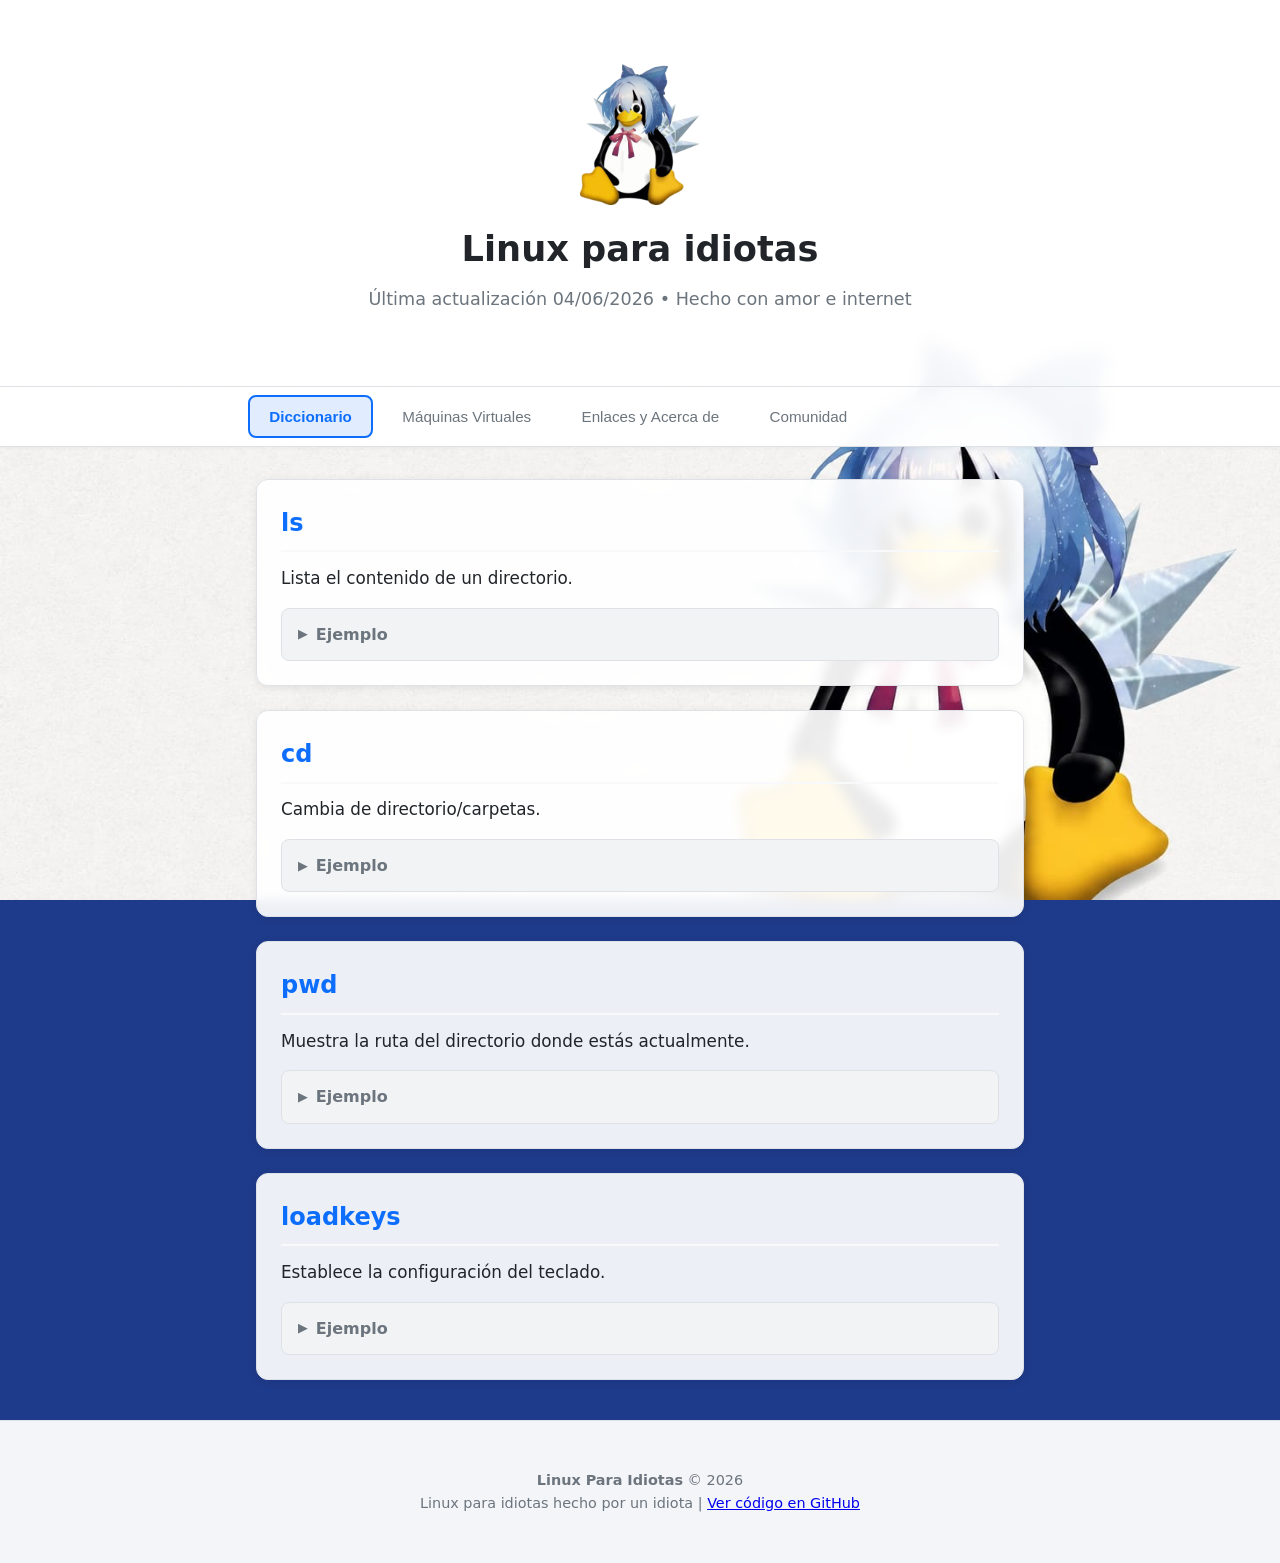
==== commit 7ef0dc1e: "arreglo en las imagenes" ====
--- a/index.html
+++ b/index.html
@@ -125,11 +125,11 @@
     <div class="carrusel-slides">
         <div class="carrusel-slide active">
             <img src="img/vm/pasod1.png" alt="Paso 1: Sitio oficial" class="vm-img">
-            <p class="carrusel-caption">Paso 1: Sigue el enlace</p>
+            <p class="carrusel-caption">Paso 1: Sigue el enlace.</p>
         </div>
         <div class="carrusel-slide">
             <img src="img/vm/pasod2.png" alt="Paso 2: Instalación" class="vm-img">
-            <p class="carrusel-caption">Paso 2: Da click en el GRAN boton que dice "Download" dentro del sitio oficial de VirtualBox</p>
+            <p class="carrusel-caption">Paso 2: Da click en el GRAN boton que dice "Download" dentro del sitio oficial de VirtualBox.</p>
         </div>
         <div class="carrusel-slide">
             <img src="img/vm/pasod3.png" alt="Paso 3: Finalizar" class="vm-img">
